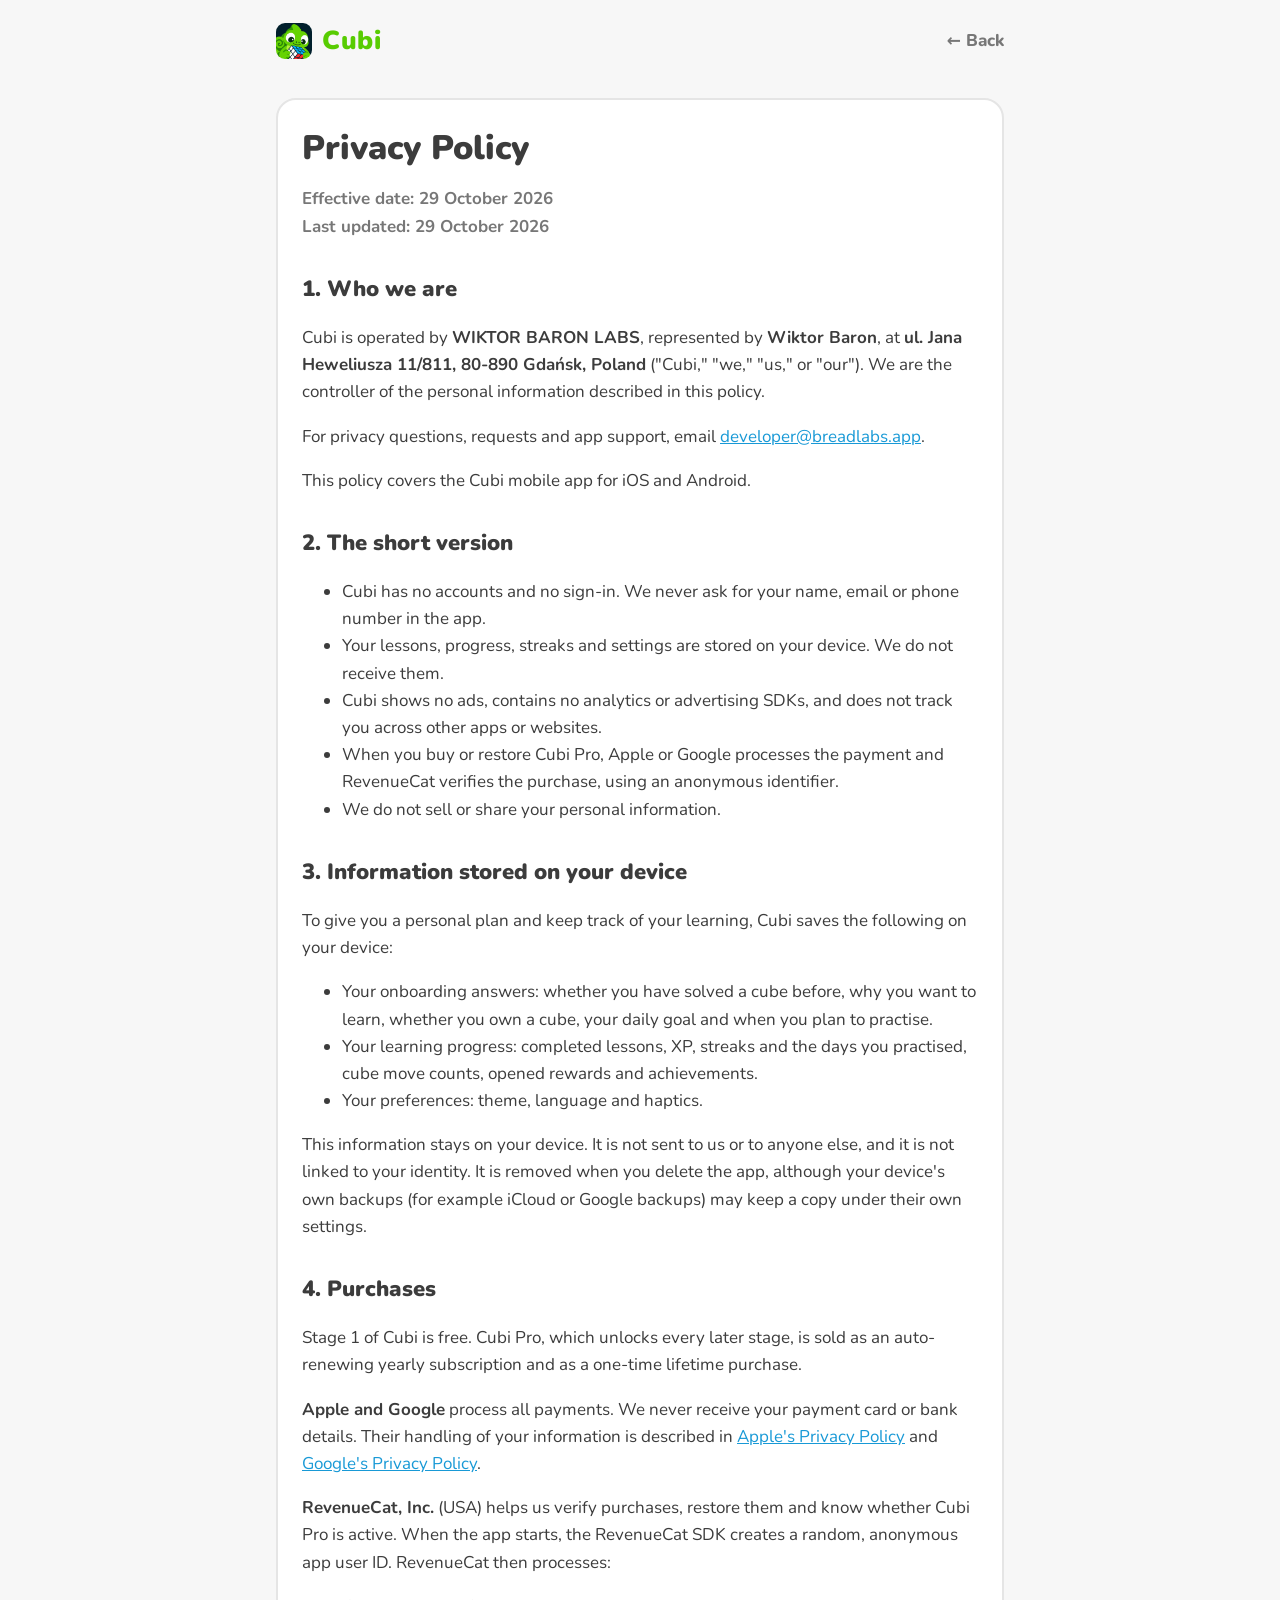
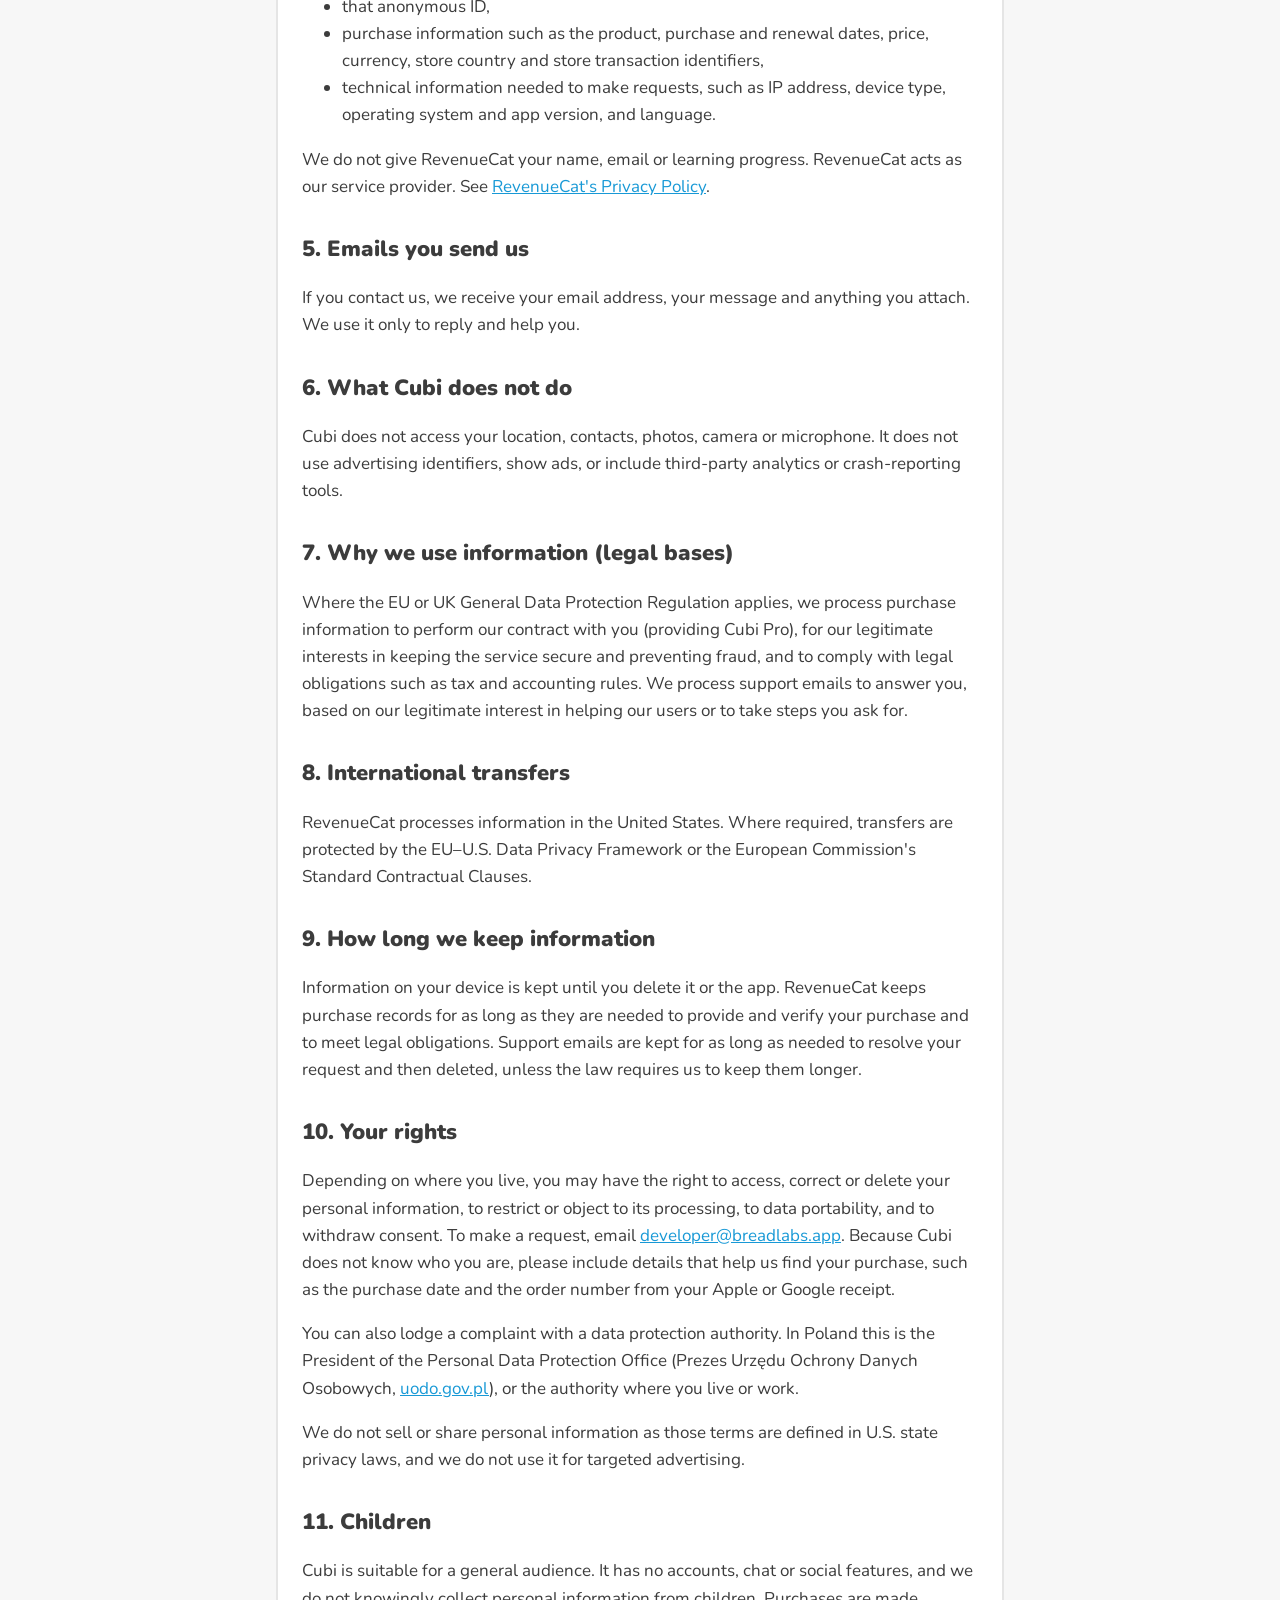
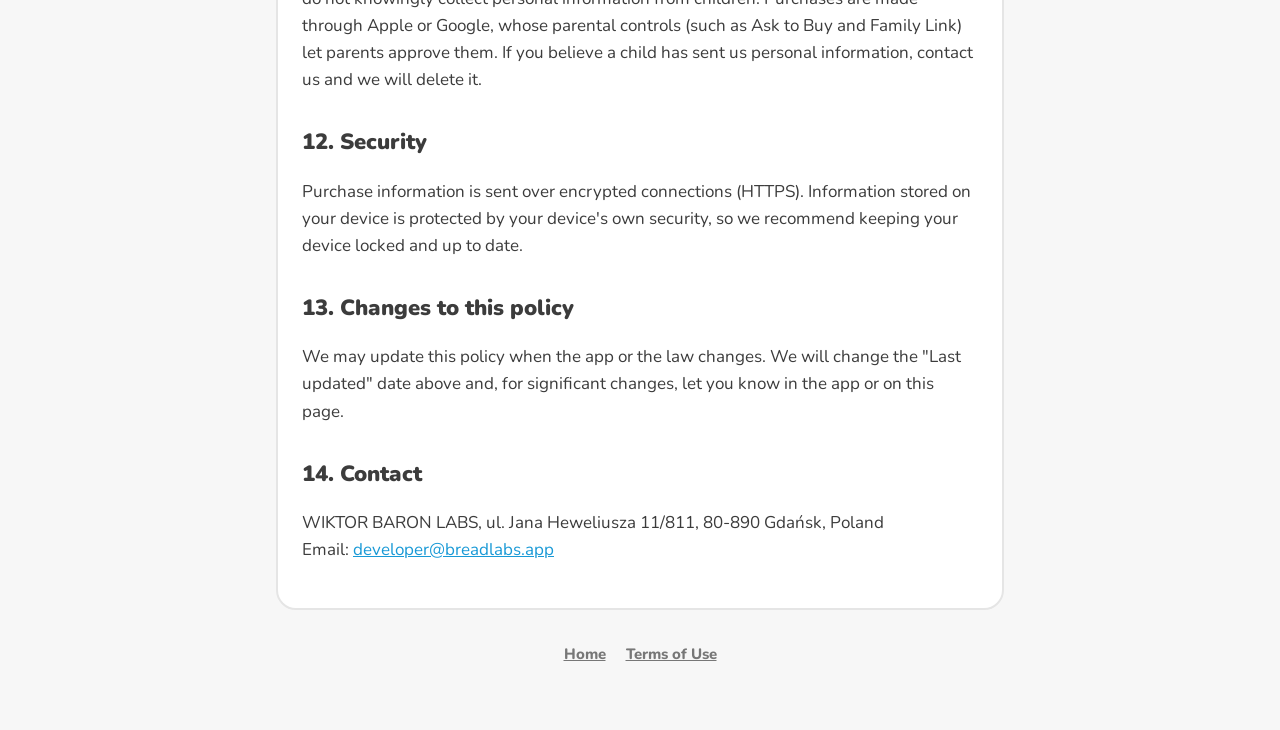
==== privacy/index.html @ bb45869d "Add the Cubi support page, privacy policy and terms of use Co-Authored-By: Claude Opus 5.5 <noreply@" ====
<!doctype html>
<html lang="en">
  <head>
    <meta charset="UTF-8" />
    <meta name="viewport" content="width=device-width, initial-scale=1.0" />
    <meta name="description" content="How the Cubi app handles your information: no account, no ads, progress stored on your device." />
    <meta name="theme-color" content="#58cc02" />
    <title>Privacy Policy – Cubi</title>
    <link rel="icon" type="image/png" href="../assets/cubi_icon.png" />
    <link rel="preconnect" href="https://fonts.googleapis.com" />
    <link rel="preconnect" href="https://fonts.gstatic.com" crossorigin />
    <link href="https://fonts.googleapis.com/css2?family=Nunito:wght@400;700;800;900&display=swap" rel="stylesheet" />
    <link rel="stylesheet" href="../styles.css" />
  </head>
  <body>
    <div class="shell">
      <header class="topbar">
        <a class="brand" href="../"><img src="../assets/cubi_icon.png" alt="" />Cubi</a>
        <a class="back-link" href="../">← Back</a>
      </header>

      <main class="card legal">
        <h1>Privacy Policy</h1>
        <p class="meta">Effective date: 29 October 2026<br />Last updated: 29 October 2026</p>

        <h2>1. Who we are</h2>
        <p>Cubi is operated by <strong>WIKTOR BARON LABS</strong>, represented by <strong>Wiktor Baron</strong>, at <strong>ul. Jana Heweliusza 11/811, 80-890 Gdańsk, Poland</strong> ("Cubi," "we," "us," or "our"). We are the controller of the personal information described in this policy.</p>
        <p>For privacy questions, requests and app support, email <a href="mailto:developer@breadlabs.app">developer@breadlabs.app</a>.</p>
        <p>This policy covers the Cubi mobile app for iOS and Android.</p>

        <h2>2. The short version</h2>
        <ul>
          <li>Cubi has no accounts and no sign-in. We never ask for your name, email or phone number in the app.</li>
          <li>Your lessons, progress, streaks and settings are stored on your device. We do not receive them.</li>
          <li>Cubi shows no ads, contains no analytics or advertising SDKs, and does not track you across other apps or websites.</li>
          <li>When you buy or restore Cubi Pro, Apple or Google processes the payment and RevenueCat verifies the purchase, using an anonymous identifier.</li>
          <li>We do not sell or share your personal information.</li>
        </ul>

        <h2>3. Information stored on your device</h2>
        <p>To give you a personal plan and keep track of your learning, Cubi saves the following on your device:</p>
        <ul>
          <li>Your onboarding answers: whether you have solved a cube before, why you want to learn, whether you own a cube, your daily goal and when you plan to practise.</li>
          <li>Your learning progress: completed lessons, XP, streaks and the days you practised, cube move counts, opened rewards and achievements.</li>
          <li>Your preferences: theme, language and haptics.</li>
        </ul>
        <p>This information stays on your device. It is not sent to us or to anyone else, and it is not linked to your identity. It is removed when you delete the app, although your device's own backups (for example iCloud or Google backups) may keep a copy under their own settings.</p>

        <h2>4. Purchases</h2>
        <p>Stage 1 of Cubi is free. Cubi Pro, which unlocks every later stage, is sold as an auto-renewing yearly subscription and as a one-time lifetime purchase.</p>
        <p><strong>Apple and Google</strong> process all payments. We never receive your payment card or bank details. Their handling of your information is described in <a href="https://www.apple.com/legal/privacy/">Apple's Privacy Policy</a> and <a href="https://policies.google.com/privacy">Google's Privacy Policy</a>.</p>
        <p><strong>RevenueCat, Inc.</strong> (USA) helps us verify purchases, restore them and know whether Cubi Pro is active. When the app starts, the RevenueCat SDK creates a random, anonymous app user ID. RevenueCat then processes:</p>
        <ul>
          <li>that anonymous ID,</li>
          <li>purchase information such as the product, purchase and renewal dates, price, currency, store country and store transaction identifiers,</li>
          <li>technical information needed to make requests, such as IP address, device type, operating system and app version, and language.</li>
        </ul>
        <p>We do not give RevenueCat your name, email or learning progress. RevenueCat acts as our service provider. See <a href="https://www.revenuecat.com/privacy">RevenueCat's Privacy Policy</a>.</p>

        <h2>5. Emails you send us</h2>
        <p>If you contact us, we receive your email address, your message and anything you attach. We use it only to reply and help you.</p>

        <h2>6. What Cubi does not do</h2>
        <p>Cubi does not access your location, contacts, photos, camera or microphone. It does not use advertising identifiers, show ads, or include third-party analytics or crash-reporting tools.</p>

        <h2>7. Why we use information (legal bases)</h2>
        <p>Where the EU or UK General Data Protection Regulation applies, we process purchase information to perform our contract with you (providing Cubi Pro), for our legitimate interests in keeping the service secure and preventing fraud, and to comply with legal obligations such as tax and accounting rules. We process support emails to answer you, based on our legitimate interest in helping our users or to take steps you ask for.</p>

        <h2>8. International transfers</h2>
        <p>RevenueCat processes information in the United States. Where required, transfers are protected by the EU–U.S. Data Privacy Framework or the European Commission's Standard Contractual Clauses.</p>

        <h2>9. How long we keep information</h2>
        <p>Information on your device is kept until you delete it or the app. RevenueCat keeps purchase records for as long as they are needed to provide and verify your purchase and to meet legal obligations. Support emails are kept for as long as needed to resolve your request and then deleted, unless the law requires us to keep them longer.</p>

        <h2>10. Your rights</h2>
        <p>Depending on where you live, you may have the right to access, correct or delete your personal information, to restrict or object to its processing, to data portability, and to withdraw consent. To make a request, email <a href="mailto:developer@breadlabs.app">developer@breadlabs.app</a>. Because Cubi does not know who you are, please include details that help us find your purchase, such as the purchase date and the order number from your Apple or Google receipt.</p>
        <p>You can also lodge a complaint with a data protection authority. In Poland this is the President of the Personal Data Protection Office (Prezes Urzędu Ochrony Danych Osobowych, <a href="https://uodo.gov.pl">uodo.gov.pl</a>), or the authority where you live or work.</p>
        <p>We do not sell or share personal information as those terms are defined in U.S. state privacy laws, and we do not use it for targeted advertising.</p>

        <h2>11. Children</h2>
        <p>Cubi is suitable for a general audience. It has no accounts, chat or social features, and we do not knowingly collect personal information from children. Purchases are made through Apple or Google, whose parental controls (such as Ask to Buy and Family Link) let parents approve them. If you believe a child has sent us personal information, contact us and we will delete it.</p>

        <h2>12. Security</h2>
        <p>Purchase information is sent over encrypted connections (HTTPS). Information stored on your device is protected by your device's own security, so we recommend keeping your device locked and up to date.</p>

        <h2>13. Changes to this policy</h2>
        <p>We may update this policy when the app or the law changes. We will change the "Last updated" date above and, for significant changes, let you know in the app or on this page.</p>

        <h2>14. Contact</h2>
        <p>WIKTOR BARON LABS, ul. Jana Heweliusza 11/811, 80-890 Gdańsk, Poland<br />Email: <a href="mailto:developer@breadlabs.app">developer@breadlabs.app</a></p>
      </main>

      <footer>
        <a href="../">Home</a>
        <a href="../terms/">Terms of Use</a>
      </footer>
    </div>
  </body>
</html>
---- styles.css ----
:root {
  --green: #58cc02;
  --green-shadow: #58a700;
  --blue: #1cb0f6;
  --ink: #3c3c3c;
  --muted: #777777;
  --line: #e5e5e5;
  --surface: #ffffff;
  --page: #f7f7f7;
  --link: #1899d6;
}

@media (prefers-color-scheme: dark) {
  :root {
    --ink: #f1f7fb;
    --muted: #a6b4bd;
    --line: #37464f;
    --surface: #1a252c;
    --page: #131f24;
    --link: #49c0f8;
  }
}

* {
  box-sizing: border-box;
}

html {
  -webkit-text-size-adjust: 100%;
}

body {
  margin: 0;
  background: var(--page);
  color: var(--ink);
  font-family: "Nunito", system-ui, -apple-system, "Segoe UI", sans-serif;
  font-size: 17px;
  line-height: 1.6;
}

a {
  color: var(--link);
}

.shell {
  max-width: 760px;
  margin: 0 auto;
  padding: 0 16px 64px;
}

.topbar {
  display: flex;
  align-items: center;
  justify-content: space-between;
  padding: 20px 0;
}

.brand {
  display: flex;
  align-items: center;
  gap: 10px;
  color: var(--green);
  font-size: 26px;
  font-weight: 900;
  text-decoration: none;
  letter-spacing: 0.5px;
}

.brand img {
  width: 36px;
  height: 36px;
  border-radius: 9px;
}

.back-link {
  color: var(--muted);
  font-weight: 800;
  text-decoration: none;
}

.card {
  background: var(--surface);
  border: 2px solid var(--line);
  border-radius: 20px;
  padding: 28px 24px;
  margin-top: 16px;
}

.hero {
  text-align: center;
  padding: 40px 24px;
}

.hero img {
  width: 112px;
  height: 112px;
  border-radius: 26px;
  box-shadow: 0 6px 0 var(--line);
}

h1 {
  font-size: 34px;
  font-weight: 900;
  line-height: 1.2;
  margin: 20px 0 8px;
}

.hero p.lead {
  font-size: 20px;
  color: var(--muted);
  font-weight: 700;
  margin: 0 auto;
  max-width: 520px;
}

h2 {
  font-size: 22px;
  font-weight: 900;
  margin: 32px 0 8px;
}

h3 {
  font-size: 18px;
  font-weight: 800;
  margin: 20px 0 4px;
}

.card > h2:first-child {
  margin-top: 0;
}

.features {
  list-style: none;
  padding: 0;
  margin: 0;
  display: grid;
  gap: 12px;
}

.features li {
  font-weight: 700;
  padding-left: 30px;
  position: relative;
}

.features li::before {
  content: "✓";
  position: absolute;
  left: 0;
  color: var(--green);
  font-weight: 900;
}

.button {
  display: inline-block;
  background: var(--green);
  color: #ffffff;
  font-weight: 900;
  text-decoration: none;
  text-transform: uppercase;
  letter-spacing: 0.8px;
  padding: 14px 28px;
  border-radius: 16px;
  box-shadow: 0 4px 0 var(--green-shadow);
}

.legal h1 {
  margin-top: 0;
}

.legal .meta {
  color: var(--muted);
  font-weight: 700;
}

footer {
  margin-top: 32px;
  text-align: center;
  color: var(--muted);
  font-size: 15px;
}

footer a {
  color: var(--muted);
  font-weight: 800;
  margin: 0 8px;
}
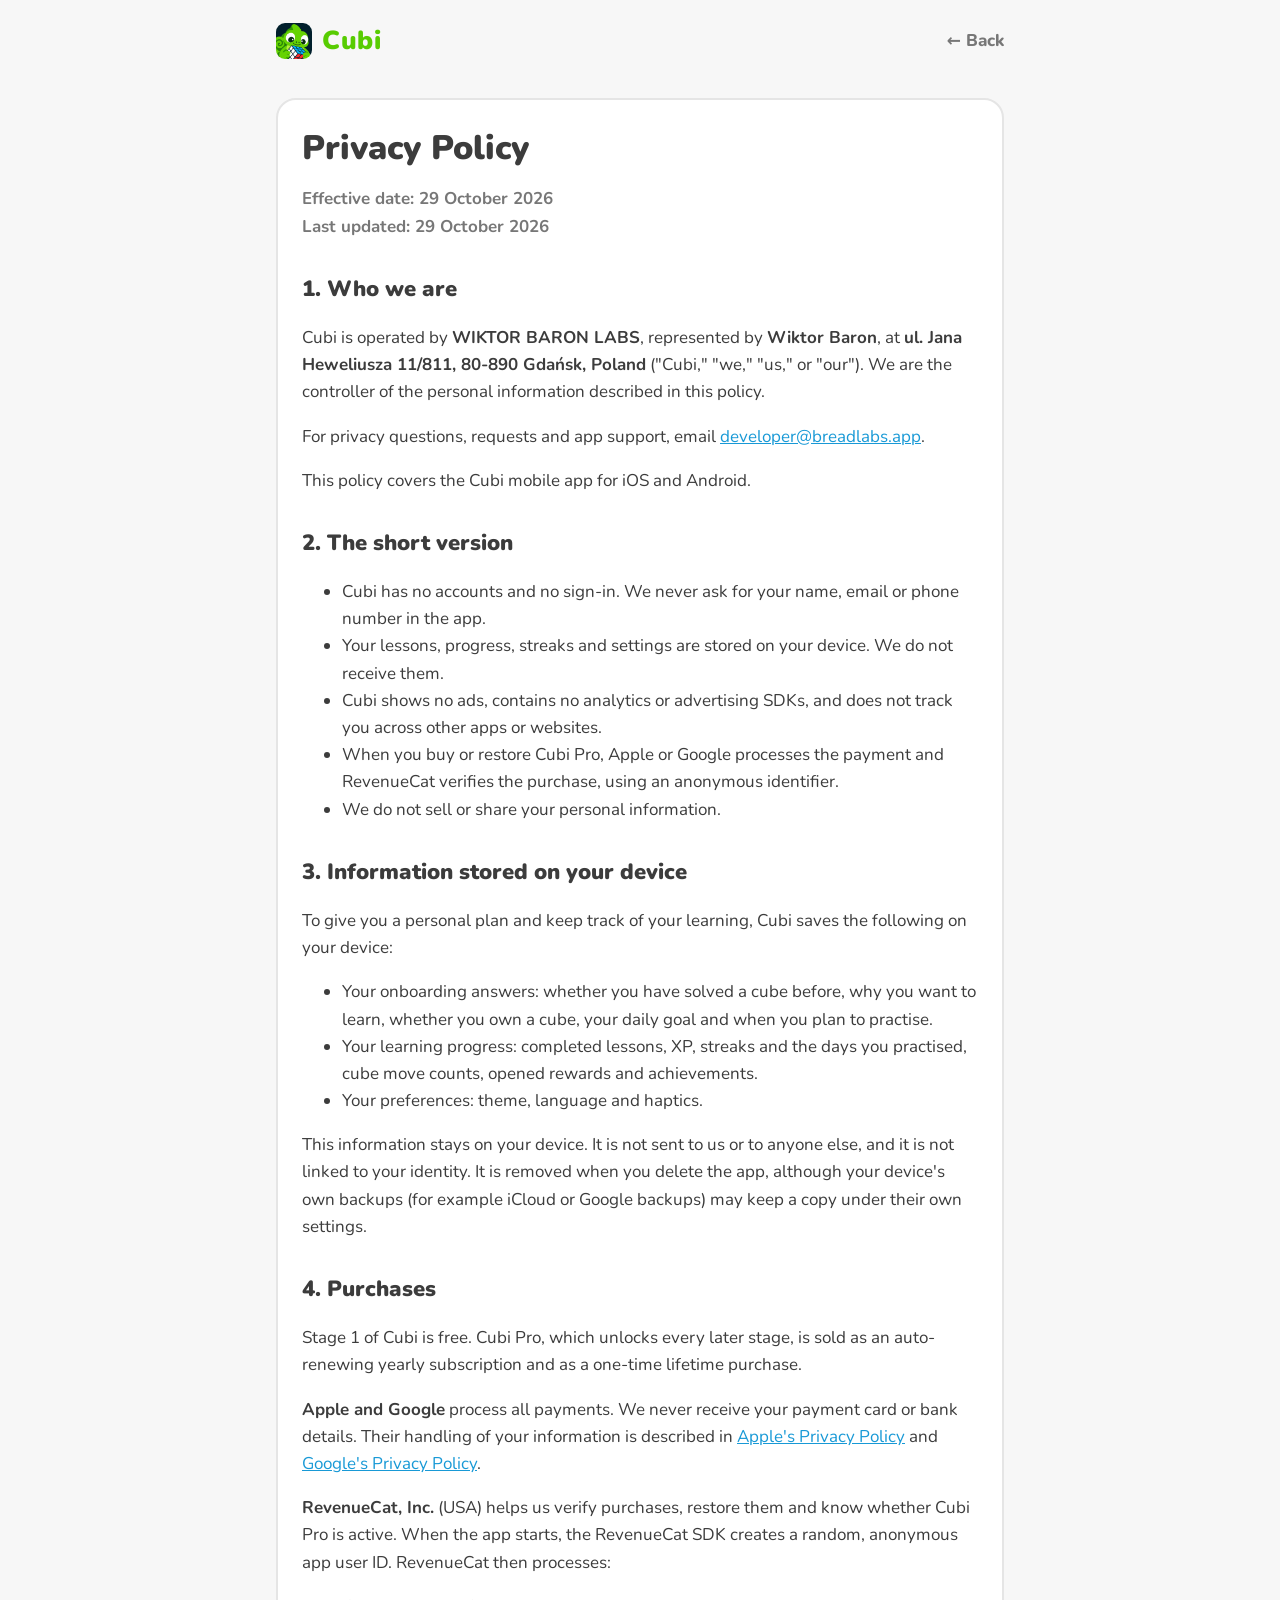
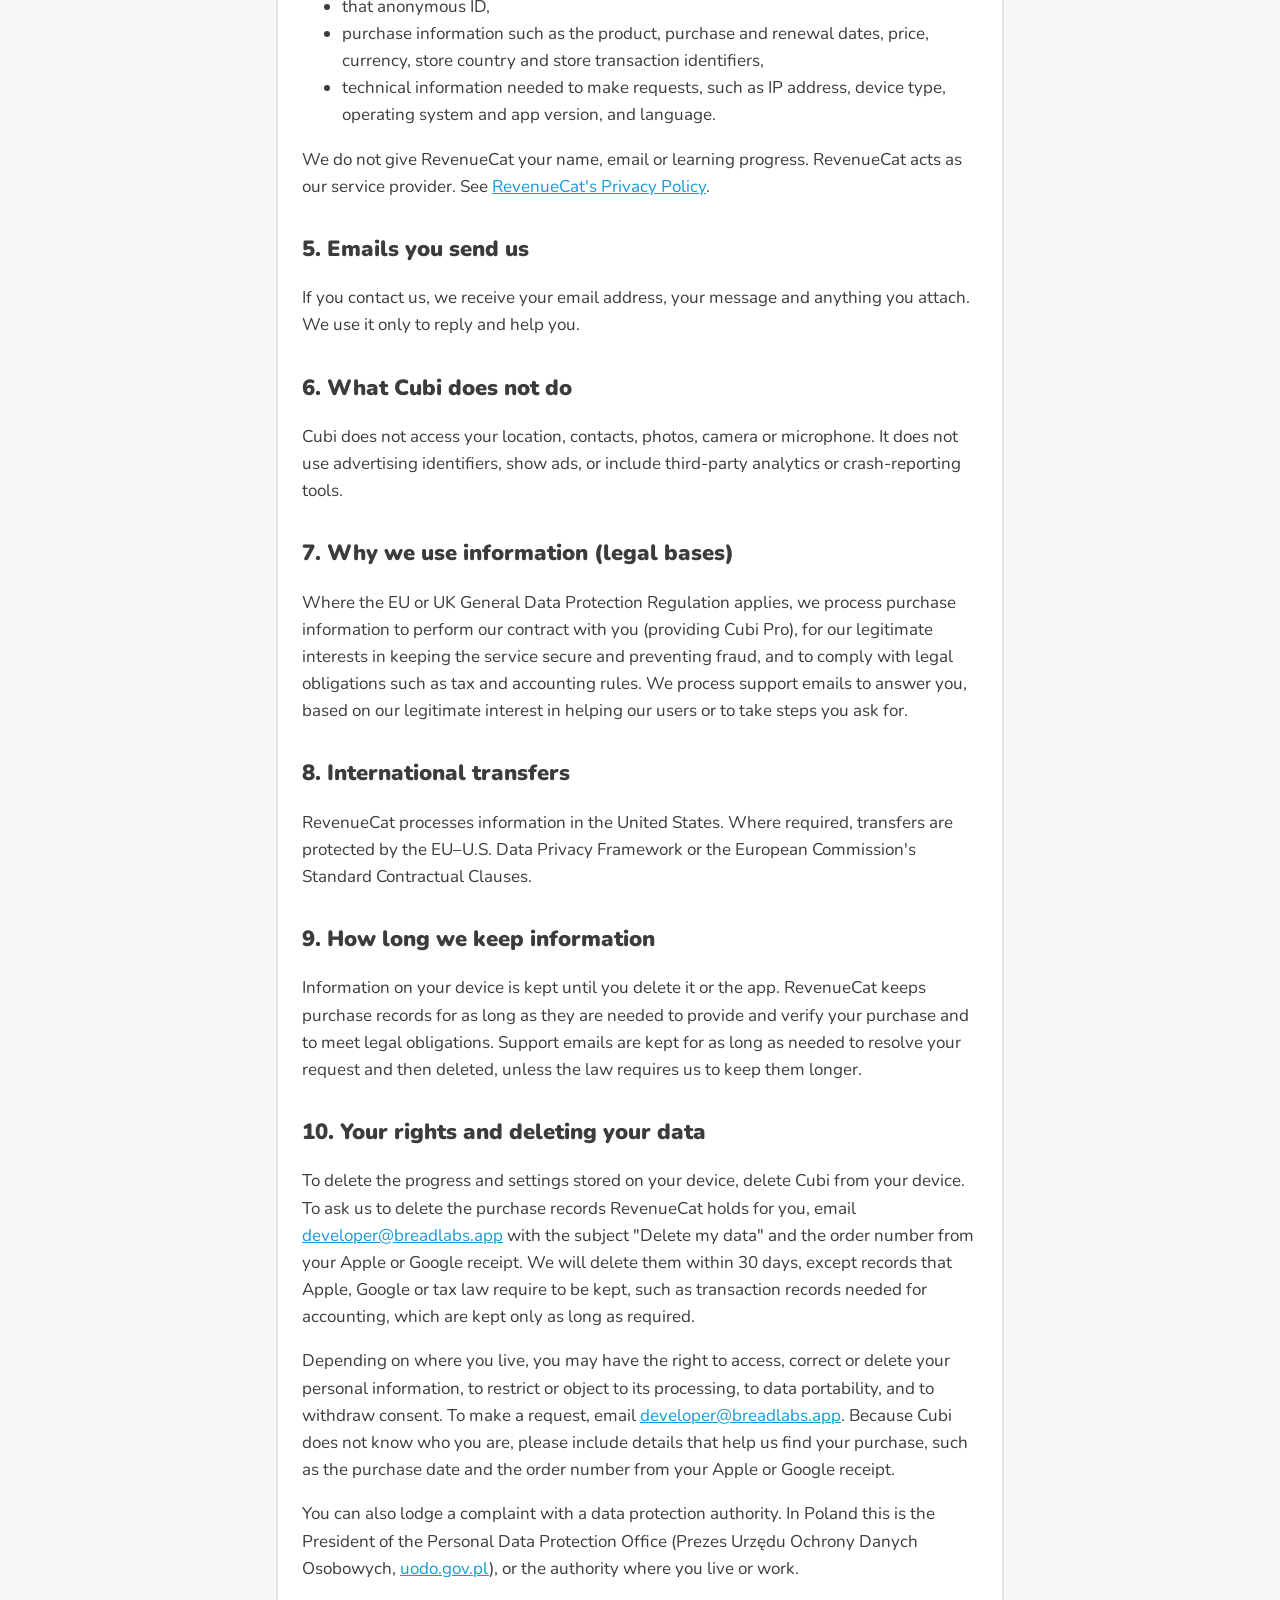
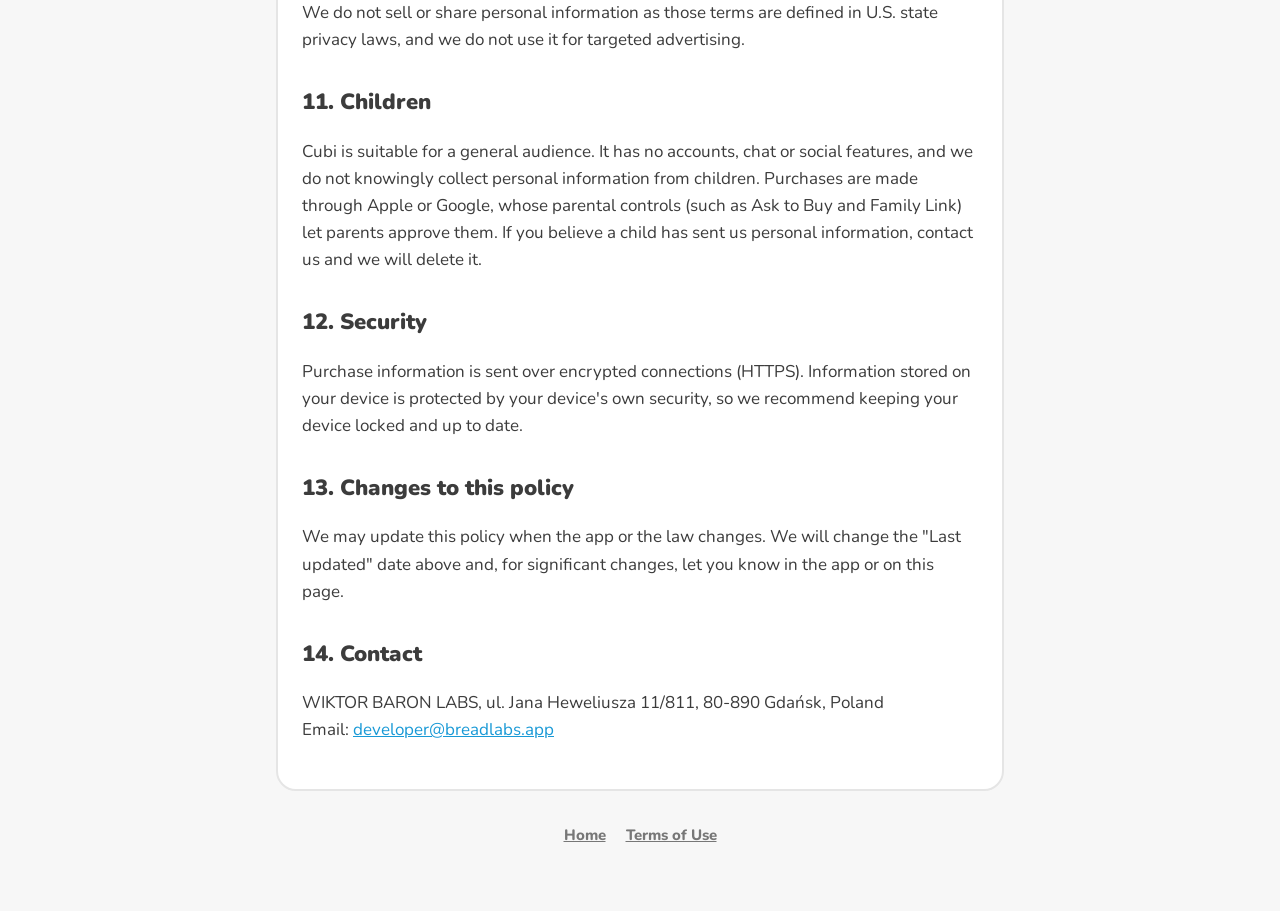
==== commit ac570bc9: "Explain how to delete data in the privacy policy Co-Authored-By: Claude Opus 5.5 <noreply@anthropic." ====
--- a/privacy/index.html
+++ b/privacy/index.html
@@ -72,7 +72,8 @@
         <h2>9. How long we keep information</h2>
         <p>Information on your device is kept until you delete it or the app. RevenueCat keeps purchase records for as long as they are needed to provide and verify your purchase and to meet legal obligations. Support emails are kept for as long as needed to resolve your request and then deleted, unless the law requires us to keep them longer.</p>
 
-        <h2>10. Your rights</h2>
+        <h2 id="delete-data">10. Your rights and deleting your data</h2>
+        <p>To delete the progress and settings stored on your device, delete Cubi from your device. To ask us to delete the purchase records RevenueCat holds for you, email <a href="mailto:developer@breadlabs.app">developer@breadlabs.app</a> with the subject "Delete my data" and the order number from your Apple or Google receipt. We will delete them within 30 days, except records that Apple, Google or tax law require to be kept, such as transaction records needed for accounting, which are kept only as long as required.</p>
         <p>Depending on where you live, you may have the right to access, correct or delete your personal information, to restrict or object to its processing, to data portability, and to withdraw consent. To make a request, email <a href="mailto:developer@breadlabs.app">developer@breadlabs.app</a>. Because Cubi does not know who you are, please include details that help us find your purchase, such as the purchase date and the order number from your Apple or Google receipt.</p>
         <p>You can also lodge a complaint with a data protection authority. In Poland this is the President of the Personal Data Protection Office (Prezes Urzędu Ochrony Danych Osobowych, <a href="https://uodo.gov.pl">uodo.gov.pl</a>), or the authority where you live or work.</p>
         <p>We do not sell or share personal information as those terms are defined in U.S. state privacy laws, and we do not use it for targeted advertising.</p>
